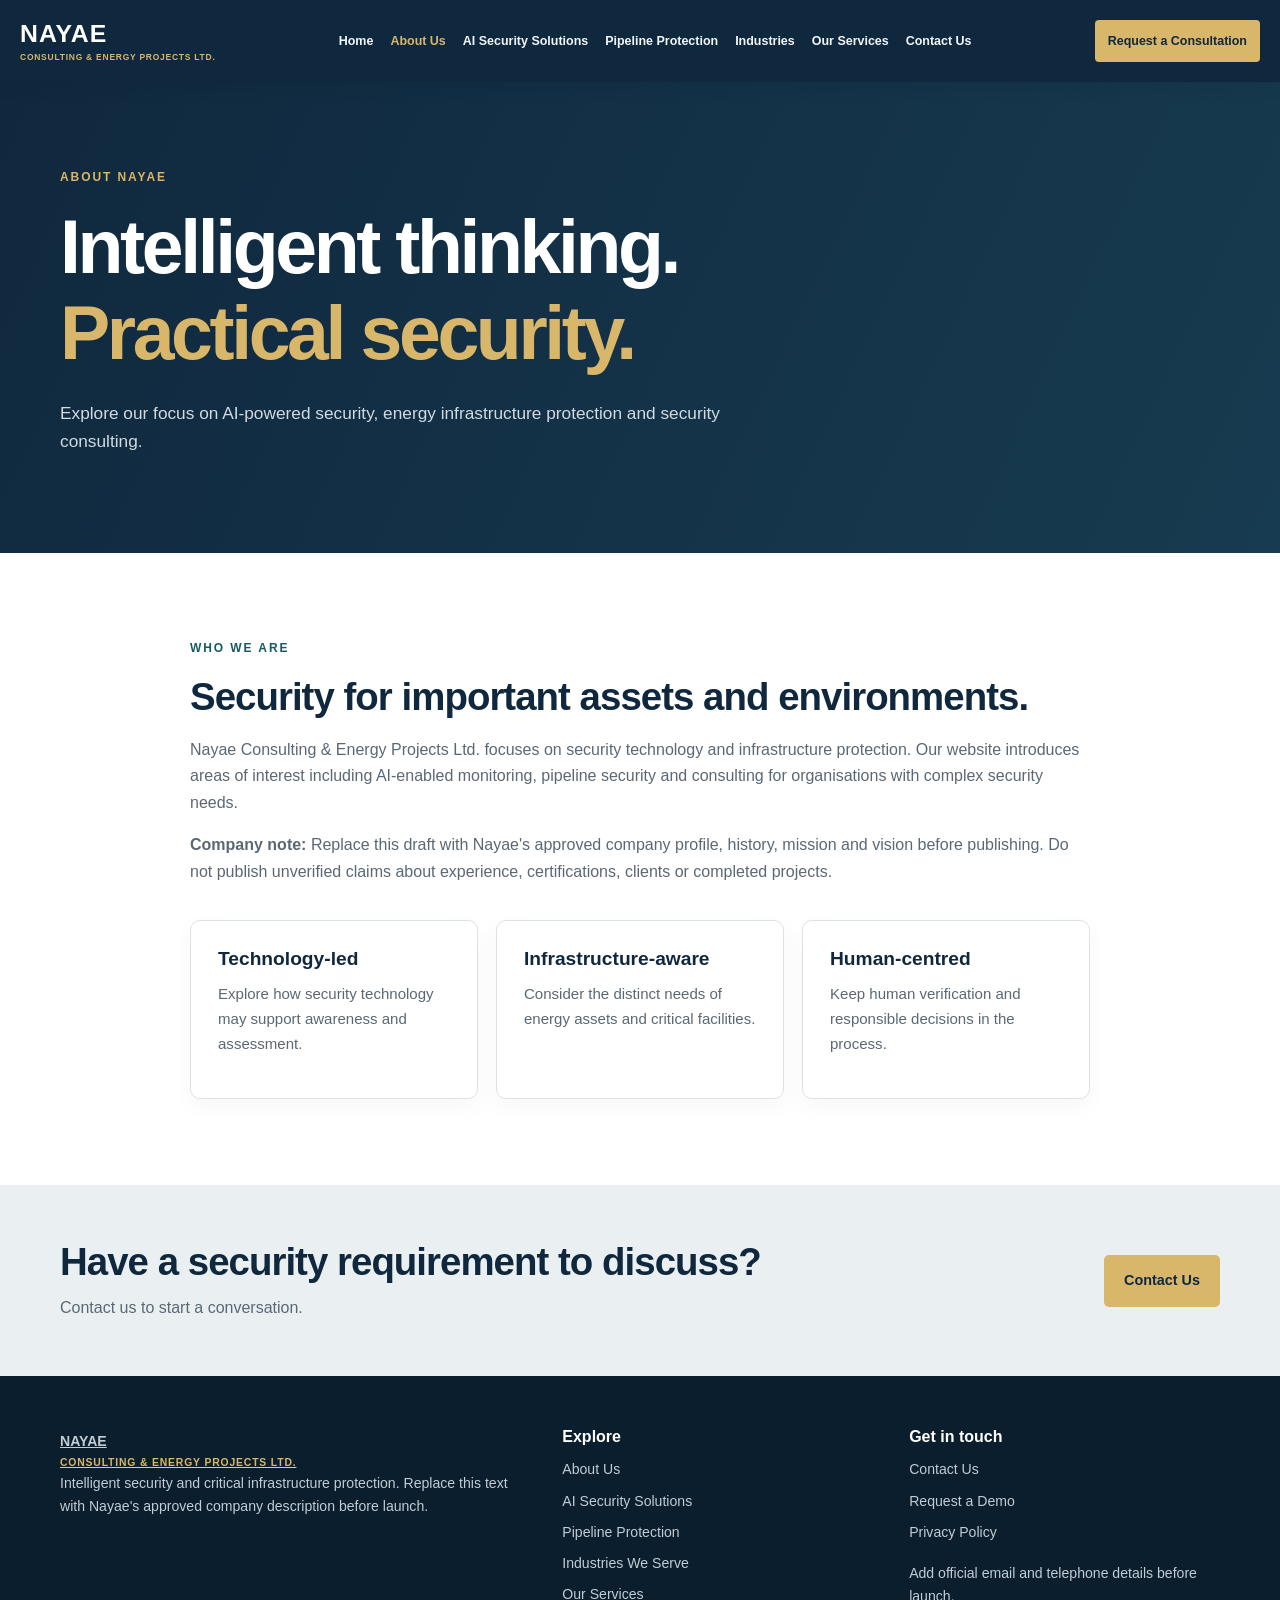
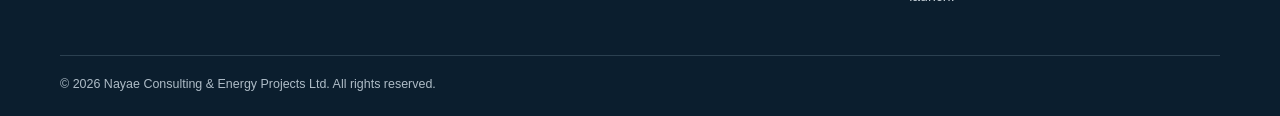
==== about.html @ 6b5c89f4 "Company Website" ====
<!DOCTYPE html>
<html lang="en"><head><meta charset="UTF-8"><meta name="viewport" content="width=device-width, initial-scale=1.0"><meta name="description" content="Learn about Nayae Consulting & Energy Projects Ltd."><title>About Us | Nayae Consulting & Energy Projects Ltd.</title><link rel="stylesheet" href="style.css"><script src="script.js" defer></script></head>
<body><div id="site-header"></div><main>
<section class="page-hero"><div class="container"><p class="eyebrow">ABOUT NAYAE</p><h1>Intelligent thinking.<br><span>Practical security.</span></h1><p>Explore our focus on AI-powered security, energy infrastructure protection and security consulting.</p></div></section>
<section class="section"><div class="container narrow"><p class="eyebrow">WHO WE ARE</p><h2>Security for important assets and environments.</h2><p>Nayae Consulting & Energy Projects Ltd. focuses on security technology and infrastructure protection. Our website introduces areas of interest including AI-enabled monitoring, pipeline security and consulting for organisations with complex security needs.</p><p><strong>Company note:</strong> Replace this draft with Nayae's approved company profile, history, mission and vision before publishing. Do not publish unverified claims about experience, certifications, clients or completed projects.</p><div class="value-grid"><article class="service-card"><h3>Technology-led</h3><p>Explore how security technology may support awareness and assessment.</p></article><article class="service-card"><h3>Infrastructure-aware</h3><p>Consider the distinct needs of energy assets and critical facilities.</p></article><article class="service-card"><h3>Human-centred</h3><p>Keep human verification and responsible decisions in the process.</p></article></div></div></section>
<section class="cta-band"><div class="container cta-inner"><div><h2>Have a security requirement to discuss?</h2><p>Contact us to start a conversation.</p></div><a class="button button-gold" href="contact.html">Contact Us</a></div></section>
</main><div id="site-footer"></div></body></html>
---- style.css ----
/* NAYAE WEBSITE — shared styles */
:root {
  --navy: #10283e;
  --navy-2: #173b50;
  --teal: #155b60;
  --gold: #d8b66a;
  --ink: #26323d;
  --muted: #5b6874;
  --paper: #ffffff;
  --light: #f3f6f7;
  --line: #dce3e7;
  --radius: 10px;
  --shadow: 0 14px 40px rgba(16, 40, 62, .09);
}
* { box-sizing: border-box; }
html { scroll-behavior: smooth; }
body { margin: 0; font-family: Arial, Helvetica, sans-serif; color: var(--ink); line-height: 1.65; background: var(--paper); }
a { color: inherit; }
img { max-width: 100%; display: block; }
.container { width: min(1160px, calc(100% - 40px)); margin-inline: auto; }
.narrow { max-width: 900px; }
h1, h2, h3, p { margin-top: 0; }
h1, h2, h3 { line-height: 1.15; color: var(--navy); }
h1 { font-size: clamp(2.5rem, 6vw, 4.7rem); letter-spacing: -.045em; margin-bottom: 22px; }
h2 { font-size: clamp(1.8rem, 3vw, 2.8rem); letter-spacing: -.025em; margin-bottom: 18px; }
h3 { font-size: 1.2rem; margin-bottom: 12px; }
p { color: var(--muted); }
.eyebrow { color: var(--teal); font-size: .75rem; font-weight: 800; letter-spacing: .16em; margin-bottom: 16px; }
.button-row { display: flex; flex-wrap: wrap; gap: 12px; margin-top: 28px; }
.button { display: inline-flex; justify-content: center; align-items: center; padding: 13px 19px; border-radius: 5px; border: 1px solid transparent; text-decoration: none; font-weight: 700; font-size: .9rem; cursor: pointer; transition: transform .18s ease, background .18s ease; }
.button:hover { transform: translateY(-2px); }
.button-gold { background: var(--gold); color: var(--navy); }
.button-dark { background: var(--navy); color: white; }
.button-outline { border-color: rgba(255,255,255,.65); color: white; background: transparent; }
.text-link { display: inline-block; margin-top: 8px; text-decoration: none; color: var(--teal); font-weight: 700; }
.text-link:hover { text-decoration: underline; }
.centered { text-align: center; margin-top: 32px; }

/* Shared header and footer injected by script.js */
.site-header { position: sticky; top: 0; z-index: 50; background: var(--navy); color: white; box-shadow: 0 4px 18px rgba(0,0,0,.08); }
.navbar { width: min(1280px, calc(100% - 40px)); min-height: 82px; margin: auto; display: flex; align-items: center; justify-content: space-between; gap: 26px; }
.logo { color: white; text-decoration: none; font-size: 1.55rem; font-weight: 800; letter-spacing: .04em; line-height: 1.1; flex-shrink: 0; }
.logo span { display: block; color: var(--gold); font-size: .53rem; letter-spacing: .09em; margin-top: 6px; }
.nav-links { display: flex; align-items: center; justify-content: center; flex-wrap: wrap; gap: 17px; }
.nav-links a { color: #f2f5f7; text-decoration: none; font-size: .78rem; font-weight: 600; }
.nav-links a:hover, .nav-links a[aria-current="page"] { color: var(--gold); }
.nav-cta { flex-shrink: 0; background: var(--gold); color: var(--navy); padding: 11px 13px; border-radius: 4px; font-size: .78rem; font-weight: 800; text-decoration: none; }
.menu-toggle { display: none; color: white; background: transparent; border: 1px solid #526575; padding: 8px 10px; border-radius: 5px; font-size: 1.2rem; }
.site-footer { background: #0b1e2e; color: white; padding: 52px 0 22px; }
.footer-grid { display: grid; grid-template-columns: 1.5fr 1fr 1fr; gap: 36px; }
.footer-brand { color: white; font-size: 1.35rem; font-weight: 800; }
.footer-brand span { display: block; font-size: .65rem; letter-spacing: .08em; color: var(--gold); }
.site-footer p, .site-footer a { color: #c1ccd4; font-size: .88rem; }
.site-footer h3 { color: white; font-size: 1rem; }
.footer-links { display: grid; gap: 8px; }
.footer-links a { text-decoration: none; }
.footer-links a:hover { color: var(--gold); }
.footer-bottom { border-top: 1px solid #2b4050; margin-top: 32px; padding-top: 18px; font-size: .78rem; color: #aebcc7; }

/* Homepage hero */
.hero { position: relative; min-height: 570px; display: flex; align-items: center; color: white; overflow: hidden; background: linear-gradient(110deg, rgba(9,28,44,.97), rgba(16,40,62,.83)), url("https://images.unsplash.com/photo-1518770660439-4636190af475?auto=format&fit=crop&w=1800&q=80") center/cover; }
.hero-shade { position: absolute; inset: 0; background: radial-gradient(circle at 82% 35%, rgba(216,182,106,.13), transparent 35%); }
.hero-content { position: relative; z-index: 1; padding-top: 70px; padding-bottom: 70px; }
.hero .eyebrow { color: var(--gold); }
.hero h1 { color: white; max-width: 850px; }
.hero h1 span, .page-hero h1 span { color: var(--gold); }
.hero-copy { color: #dce5eb; max-width: 660px; font-size: 1.1rem; }
.hero-note { color: #b5c4cf; font-size: .83rem; margin-top: 24px; }
.section { padding: 86px 0; }
.section-light { background: var(--light); }
.intro-grid { display: grid; grid-template-columns: 1fr 1fr; gap: 65px; align-items: start; }
.intro-grid p { font-size: 1.05rem; }
.section-heading { max-width: 720px; margin: 0 auto 42px; text-align: center; }
.section-heading > p:last-child { max-width: 600px; margin-inline: auto; }
.card-grid { display: grid; grid-template-columns: repeat(3, minmax(0, 1fr)); gap: 20px; }
.service-card { background: white; border: 1px solid var(--line); border-radius: var(--radius); padding: 27px; box-shadow: 0 8px 24px rgba(16,40,62,.035); }
.service-card p { font-size: .94rem; }
.service-card h2 { font-size: 1.35rem; }
.card-icon { display: grid; place-items: center; width: 46px; height: 46px; border-radius: 8px; background: #e8f0f0; color: var(--teal); font-size: 1.5rem; font-weight: 800; margin-bottom: 22px; }
.pipeline-feature { background: #10283e; color: white; }
.pipeline-feature h2 { color: white; }
.pipeline-feature p { color: #c5d1d9; }
.pipeline-feature .eyebrow { color: var(--gold); }
.split { display: grid; grid-template-columns: 1fr 1fr; align-items: center; gap: 60px; }
.workflow { background: rgba(255,255,255,.06); border: 1px solid rgba(255,255,255,.14); border-radius: 12px; padding: 24px; }
.workflow-step { display: flex; align-items: center; gap: 14px; background: rgba(255,255,255,.08); border: 1px solid rgba(255,255,255,.11); border-radius: 6px; padding: 13px 15px; color: white; font-weight: 700; }
.workflow-step span { color: var(--gold); font-size: .75rem; }
.workflow-arrow { color: var(--gold); text-align: center; line-height: 1.8; }
.small-note { font-size: .78rem; margin-top: 18px; }
.industry-grid { display: grid; grid-template-columns: repeat(4, minmax(0,1fr)); gap: 14px; }
.industry-card { display: flex; flex-direction: column; justify-content: space-between; min-height: 142px; padding: 20px; background: var(--light); border: 1px solid var(--line); border-radius: 8px; text-decoration: none; transition: background .18s, transform .18s; }
.industry-card:hover { background: #e7eeee; transform: translateY(-3px); }
.industry-card span, .industry-detail > span { color: var(--teal); font-size: .76rem; font-weight: 800; }
.industry-card strong { color: var(--navy); line-height: 1.3; }
.cta-band { background: #eaf0f1; padding: 55px 0; }
.cta-inner { display: flex; align-items: center; justify-content: space-between; gap: 30px; }
.cta-inner h2 { margin-bottom: 10px; }
.cta-inner p { margin-bottom: 0; }

/* Inner pages */
.page-hero { background: linear-gradient(115deg, #10283e, #173b50); padding: 86px 0 80px; color: white; }
.page-hero h1 { color: white; max-width: 850px; }
.page-hero p:not(.eyebrow) { color: #d0dbe2; max-width: 680px; font-size: 1.08rem; }
.page-hero .eyebrow { color: var(--gold); }
.page-hero-compact { padding: 65px 0 58px; }
.value-grid { display: grid; grid-template-columns: repeat(3,1fr); gap: 18px; margin-top: 35px; }
.industry-detail-grid { display: grid; grid-template-columns: repeat(2,1fr); gap: 18px; }
.industry-detail { padding: 26px; border: 1px solid var(--line); border-radius: 8px; }
.industry-detail h2 { font-size: 1.4rem; margin-top: 12px; }
.industry-detail p { margin-bottom: 0; }

/* Forms */
.contact-grid { display: grid; grid-template-columns: .85fr 1.15fr; gap: 65px; align-items: start; }
.contact-info { display: grid; gap: 18px; margin: 28px 0; }
.contact-info p { margin: 3px 0 0; color: var(--ink); }
.info-label { color: var(--teal); font-size: .78rem; font-weight: 800; text-transform: uppercase; letter-spacing: .07em; }
.contact-form { padding: 30px; background: white; border: 1px solid var(--line); border-radius: 10px; box-shadow: var(--shadow); }
.contact-form label { display: block; margin: 15px 0 7px; color: var(--navy); font-size: .87rem; font-weight: 700; }
.contact-form label:first-child { margin-top: 0; }
.contact-form label span { color: #b04b3c; }
.contact-form input:not([type="checkbox"]), .contact-form select, .contact-form textarea { display: block; width: 100%; border: 1px solid #cbd5dc; border-radius: 5px; padding: 12px; background: #fff; color: var(--ink); font: inherit; }
.contact-form input:focus, .contact-form select:focus, .contact-form textarea:focus { outline: 2px solid #a6c5c7; border-color: var(--teal); }
.contact-form textarea { resize: vertical; }
.contact-form .consent { display: flex; align-items: flex-start; gap: 9px; font-weight: 400; color: var(--muted); font-size: .8rem; }
.consent input { margin-top: 5px; }
.form-status { margin: 14px 0 0; font-size: .9rem; font-weight: 700; }
.notice { padding: 18px; background: #fff7e5; border-left: 4px solid var(--gold); border-radius: 4px; color: var(--ink); font-size: .9rem; }

@media (max-width: 1080px) {
  .navbar { flex-wrap: wrap; padding: 15px 0; }
  .nav-links { order: 3; width: 100%; }
  .nav-cta { margin-left: auto; }
}
@media (max-width: 760px) {
  .container { width: min(100% - 32px, 600px); }
  .navbar { width: calc(100% - 32px); min-height: 74px; flex-wrap: nowrap; gap: 12px; }
  .logo { font-size: 1.25rem; }
  .logo span { font-size: .46rem; }
  .menu-toggle { display: inline-block; }
  .nav-cta { display: none; }
  .nav-links { display: none; position: absolute; top: 74px; left: 0; right: 0; width: 100%; padding: 18px 24px 24px; background: var(--navy); flex-direction: column; align-items: stretch; gap: 0; box-shadow: 0 12px 18px rgba(0,0,0,.16); }
  .nav-links.is-open { display: flex; }
  .nav-links a { padding: 12px 0; border-bottom: 1px solid rgba(255,255,255,.12); font-size: .92rem; }
  .hero { min-height: 540px; }
  .hero-content { padding-top: 58px; padding-bottom: 58px; }
  .section { padding: 62px 0; }
  .intro-grid, .split, .contact-grid { grid-template-columns: 1fr; gap: 28px; }
  .card-grid { grid-template-columns: repeat(2, minmax(0,1fr)); }
  .industry-grid { grid-template-columns: repeat(2, minmax(0,1fr)); }
  .value-grid { grid-template-columns: 1fr; }
  .industry-detail-grid { grid-template-columns: 1fr; }
  .cta-inner { align-items: flex-start; flex-direction: column; }
  .footer-grid { grid-template-columns: 1fr 1fr; gap: 26px; }
  .footer-grid > :first-child { grid-column: 1 / -1; }
}
@media (max-width: 460px) {
  .card-grid { grid-template-columns: 1fr; }
  .industry-grid { grid-template-columns: 1fr 1fr; gap: 9px; }
  .industry-card { padding: 14px; min-height: 120px; font-size: .9rem; }
  .button-row .button { width: 100%; }
  .contact-form { padding: 20px; }
  .footer-grid { grid-template-columns: 1fr; }
  .footer-grid > :first-child { grid-column: auto; }
}
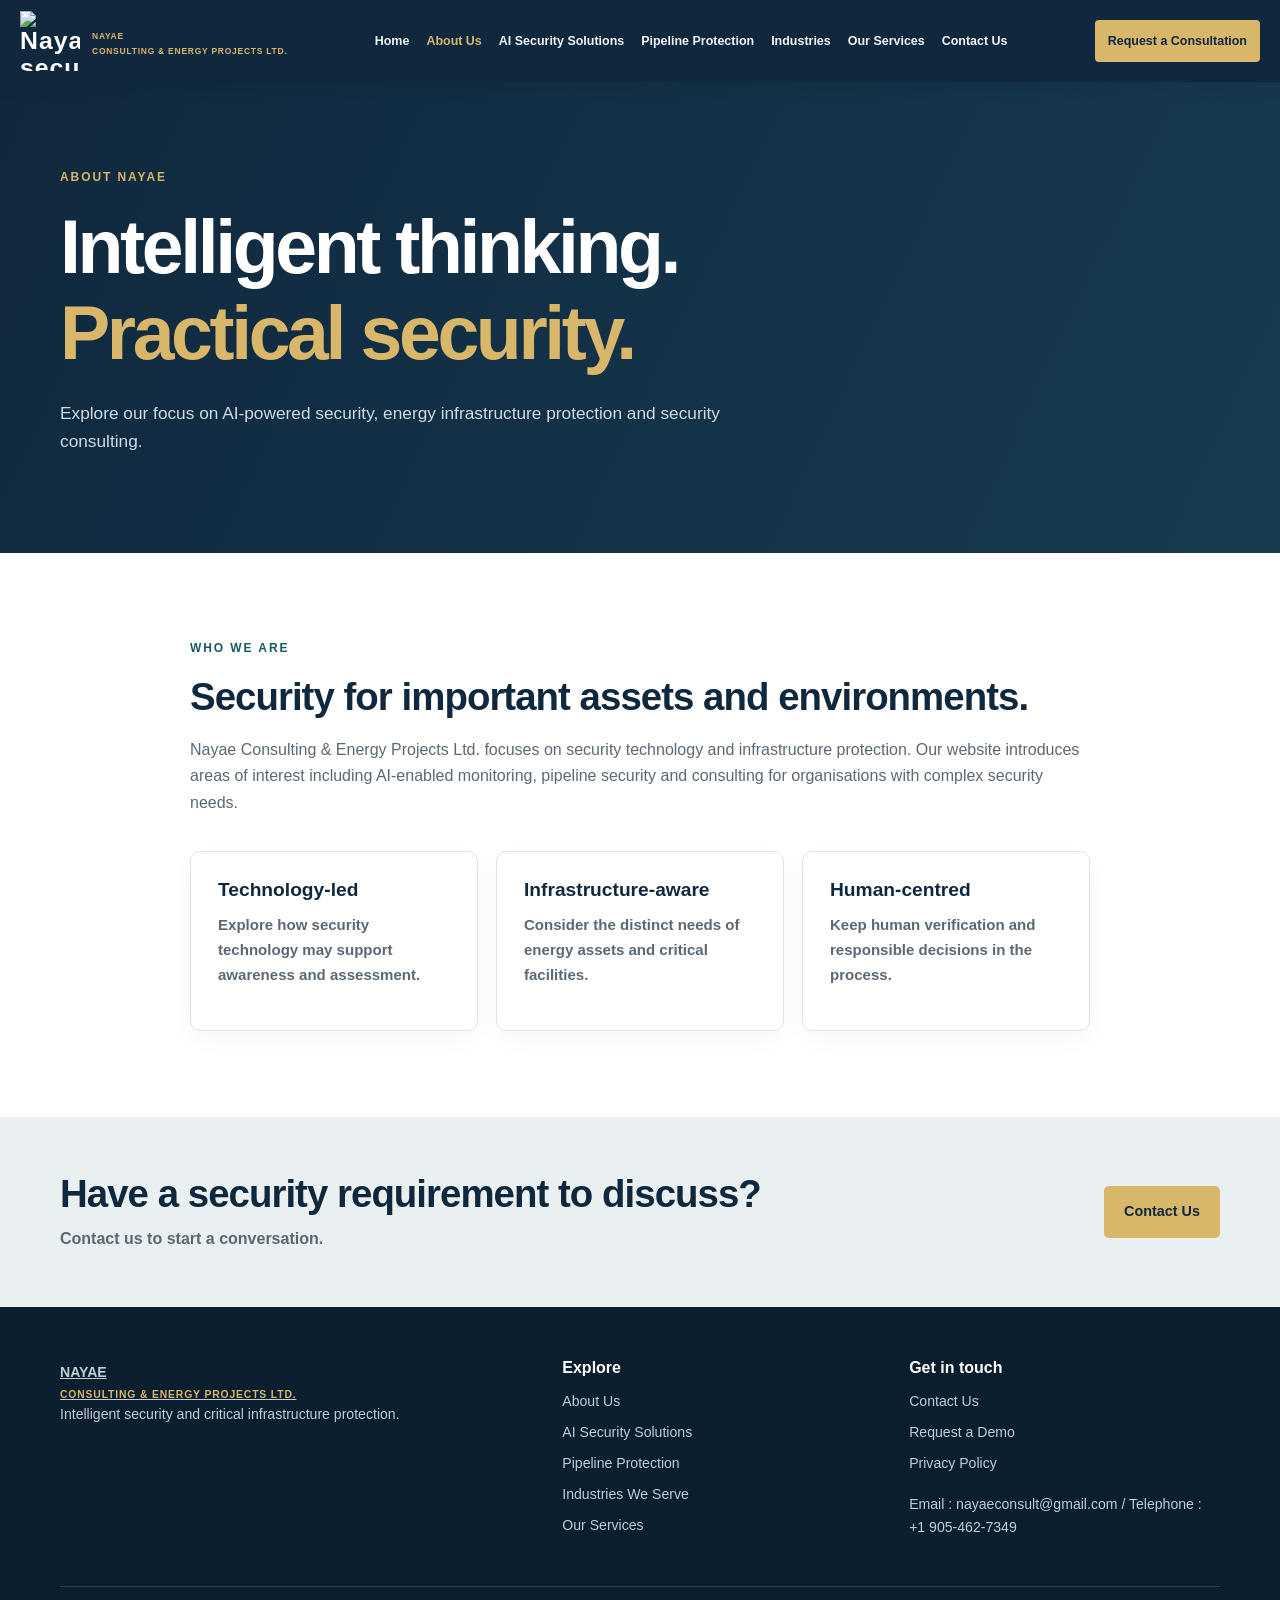
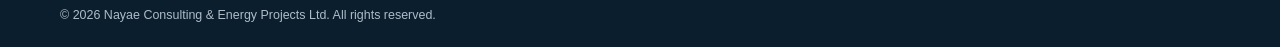
==== commit ee4d2f5a: "Nayae Website" ====
--- a/about.html
+++ b/about.html
@@ -2,6 +2,6 @@
 <html lang="en"><head><meta charset="UTF-8"><meta name="viewport" content="width=device-width, initial-scale=1.0"><meta name="description" content="Learn about Nayae Consulting & Energy Projects Ltd."><title>About Us | Nayae Consulting & Energy Projects Ltd.</title><link rel="stylesheet" href="style.css"><script src="script.js" defer></script></head>
 <body><div id="site-header"></div><main>
 <section class="page-hero"><div class="container"><p class="eyebrow">ABOUT NAYAE</p><h1>Intelligent thinking.<br><span>Practical security.</span></h1><p>Explore our focus on AI-powered security, energy infrastructure protection and security consulting.</p></div></section>
-<section class="section"><div class="container narrow"><p class="eyebrow">WHO WE ARE</p><h2>Security for important assets and environments.</h2><p>Nayae Consulting & Energy Projects Ltd. focuses on security technology and infrastructure protection. Our website introduces areas of interest including AI-enabled monitoring, pipeline security and consulting for organisations with complex security needs.</p><p><strong>Company note:</strong> Replace this draft with Nayae's approved company profile, history, mission and vision before publishing. Do not publish unverified claims about experience, certifications, clients or completed projects.</p><div class="value-grid"><article class="service-card"><h3>Technology-led</h3><p>Explore how security technology may support awareness and assessment.</p></article><article class="service-card"><h3>Infrastructure-aware</h3><p>Consider the distinct needs of energy assets and critical facilities.</p></article><article class="service-card"><h3>Human-centred</h3><p>Keep human verification and responsible decisions in the process.</p></article></div></div></section>
+<section class="section"><div class="container narrow"><p class="eyebrow">WHO WE ARE</p><h2>Security for important assets and environments.</h2><p>Nayae Consulting & Energy Projects Ltd. focuses on security technology and infrastructure protection. Our website introduces areas of interest including AI-enabled monitoring, pipeline security and consulting for organisations with complex security needs.</p><p><strong></p><div class="value-grid"><article class="service-card"><h3>Technology-led</h3><p>Explore how security technology may support awareness and assessment.</p></article><article class="service-card"><h3>Infrastructure-aware</h3><p>Consider the distinct needs of energy assets and critical facilities.</p></article><article class="service-card"><h3>Human-centred</h3><p>Keep human verification and responsible decisions in the process.</p></article></div></div></section>
 <section class="cta-band"><div class="container cta-inner"><div><h2>Have a security requirement to discuss?</h2><p>Contact us to start a conversation.</p></div><a class="button button-gold" href="contact.html">Contact Us</a></div></section>
 </main><div id="site-footer"></div></body></html>
--- a/style.css
+++ b/style.css
@@ -1,4 +1,4 @@
-/* NAYAE WEBSITE — shared styles */
+/* NAYAE WEBSITE — shared styles*/
 :root {
   --navy: #10283e;
   --navy-2: #173b50;
@@ -162,3 +162,17 @@
   .footer-grid { grid-template-columns: 1fr; }
   .footer-grid > :first-child { grid-column: auto; }
 }
+.logo {
+  display: flex;
+  align-items: center;
+  gap: 12px;
+  text-decoration: none;
+}
+.logo-image {
+  width: 60px;
+  height: 60px;
+  object-fit: contain;
+  flex-shrink: 0;
+}
+
+
